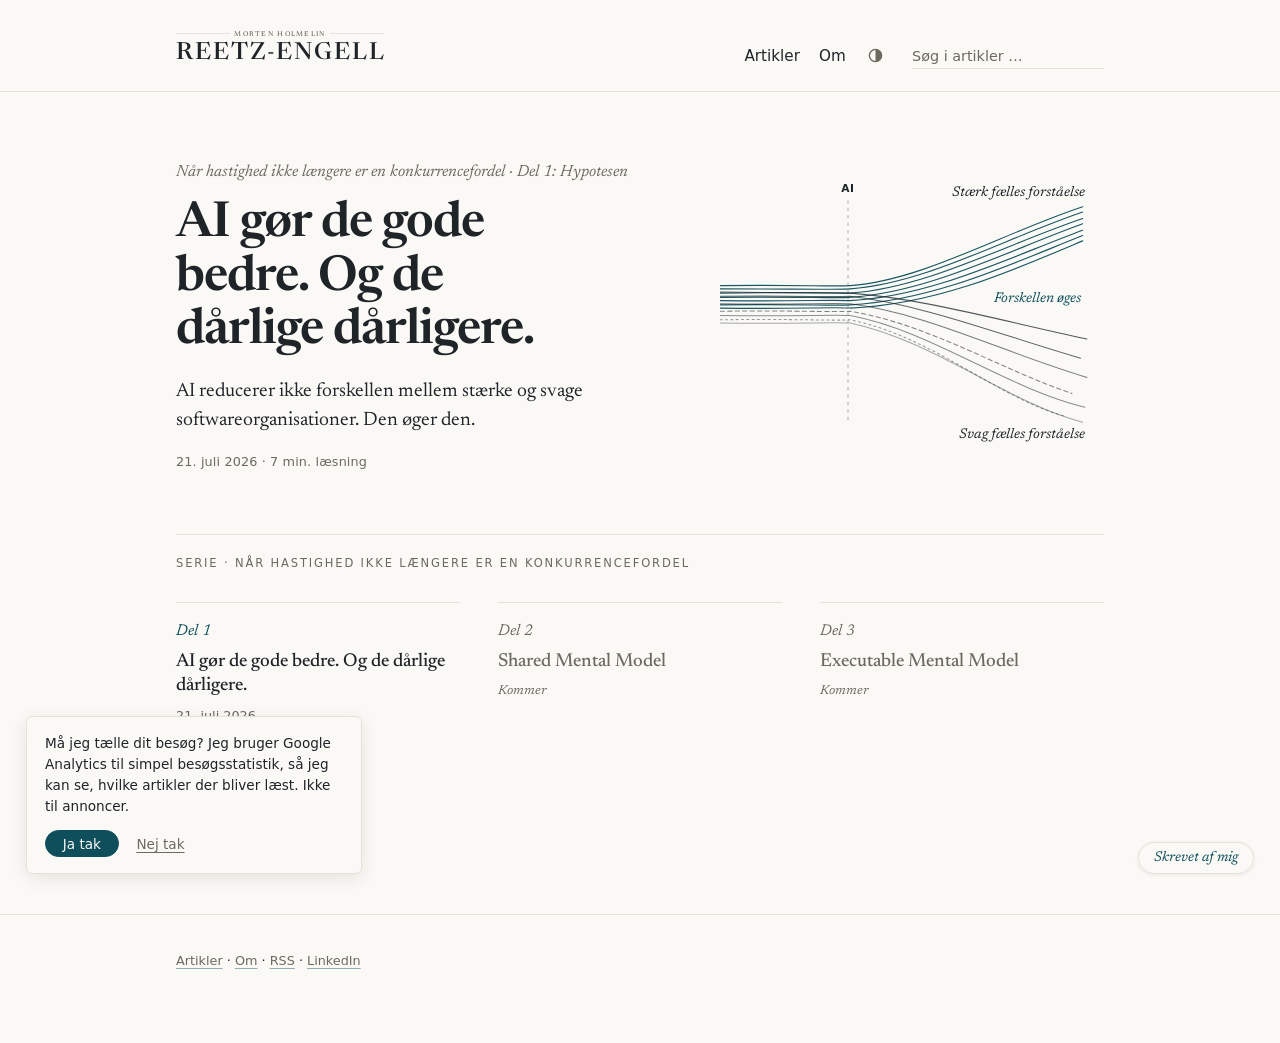
==== index.html @ 833778ea "Samtykke-banner + Consent Mode for Analytics Lille banner nederst til venstre i sidens formsprog. Co" ====
<!DOCTYPE html>
<html lang="da" data-rod=".">
<head>
  <meta charset="utf-8">
  <meta name="viewport" content="width=device-width, initial-scale=1">
  <title>Morten Reetz-Engell</title>
  <meta name="description" content="Artikelserie om hvordan AI flytter værdien i softwareudvikling fra eksekvering til forståelse. Skrevet til CTO'er, CIO'er og tech-ledere.">

  <!-- Open Graph. og:image kræver absolutte URL'er. -->
  <meta property="og:type" content="website">
  <meta property="og:site_name" content="Reetz-Engell">
  <meta property="og:locale" content="da_DK">
  <meta property="og:title" content="Morten Reetz-Engell">
  <meta property="og:description" content="Artikelserie om hvordan AI flytter værdien i softwareudvikling fra eksekvering til forståelse.">
  <meta property="og:image" content="https://reetz-engell.dk/assets/img/figur-1-samme-vaerktoej.png">

  <link rel="alternate" type="application/rss+xml" title="RSS-feed" href="feed.xml">
  <link rel="preload" as="font" type="font/woff2" crossorigin href="assets/fonts/newsreader-latin.woff2">
  <link rel="preload" as="font" type="font/woff2" crossorigin href="assets/fonts/newsreader-italic-latin.woff2">
  <link rel="stylesheet" href="assets/css/style.css">
  <link rel="icon" href="favicon.svg" type="image/svg+xml">
  <link rel="icon" href="assets/img/favicon-32.png" sizes="32x32" type="image/png">
  <link rel="apple-touch-icon" href="assets/img/apple-touch-icon.png">

  <!-- Flicker-frit manuelt tema: læser valget FØR første maling af siden -->
  <script>(function(){try{var t=localStorage.getItem("tema");if(t)document.documentElement.dataset.tema=t}catch(e){}})()</script>
  <!-- Analytics (Firebase / Google Analytics 4). Bevidst undtagelse fra
       reglen om ingen eksterne scripts - siden fungerer fuldt ud uden. -->
  <script async src="https://www.googletagmanager.com/gtag/js?id=G-5WRZSXJRXX"></script>
  <script>
    window.dataLayer=window.dataLayer||[];function gtag(){dataLayer.push(arguments)}
    /* Consent Mode: alt naegtet som udgangspunkt - ingen cookies foer "Ja tak"
       i samtykke-banneret. Valget huskes i localStorage. */
    gtag("consent","default",{ad_storage:"denied",ad_user_data:"denied",ad_personalization:"denied",analytics_storage:"denied"});
    try{if(localStorage.getItem("samtykke")==="ja"){gtag("consent","update",{analytics_storage:"granted"})}}catch(e){}
    gtag("js",new Date());gtag("config","G-5WRZSXJRXX");
  </script>
</head>
<body>

<header class="side-hoved">
  <div class="indhold side-hoved-indre">
    <div class="masthead">
      <!-- VARIANT MED FOTO I HEADER: Indsæt en <img class="masthead-foto"
           src="assets/img/profil.jpg" alt="" width="400" height="400"> FØRST
           inde i a-tagget herunder. -->
      <a class="masthead-navn" aria-label="Morten Holmelin Reetz-Engell" href="index.html"><svg class="masthead-wordmark" viewBox="0 0 889 130" role="img" aria-hidden="true" focusable="false" xmlns="http://www.w3.org/2000/svg"><line class="wm-rule" x1="2" y1="14" x2="232" y2="14" stroke-width="1.5"/><line class="wm-rule" x1="657" y1="14" x2="887" y2="14" stroke-width="1.5"/><text class="wm-kicker" x="444" y="25" text-anchor="middle" font-size="30" letter-spacing="5.5">MORTEN HOLMELIN</text><text class="wm-navn" x="0" y="124" font-size="100" letter-spacing="8">REETZ-ENGELL</text></svg></a>
    </div>
    <nav class="hovednav" aria-label="Hovednavigation">
      <a href="artikler/index.html">Artikler</a>
      <a href="om.html">Om</a>
      <!-- Tema-knappen er skjult uden JS; prefers-color-scheme gælder stadig -->
      <button class="tema-knap" type="button" hidden aria-label="Skift mellem lyst og mørkt tema">
        <svg viewBox="0 0 16 16" width="15" height="15" aria-hidden="true"><circle cx="8" cy="8" r="6.5" fill="none" stroke="currentColor" stroke-width="1.5"/><path d="M8 1.5 A6.5 6.5 0 0 1 8 14.5 Z" fill="currentColor"/></svg>
      </button>
    </nav>
    <!-- Søgefeltet er skjult uden JS. Fallback: arkivsiden viser alt. -->
    <form class="soegning" action="artikler/index.html" method="get" role="search" hidden>
      <label class="sr-kun" for="soegefelt">Søg i artikler</label>
      <input type="search" id="soegefelt" name="q" placeholder="Søg i artikler …" autocomplete="off">
    </form>
  </div>
  <div class="soegeresultater indhold" hidden aria-live="polite"></div>
</header>

<main class="indhold forside">

  <!-- ======================================================================
       FREMHÆVET ARTIKEL
       Styres af "featured": true i assets/data/artikler.json.
       Vil du fremhæve en anden artikel: Flyt featured-flaget i artikler.json
       og udskift indholdet i denne blok (titel, link, resumé, meta, figur).
       ====================================================================== -->
  <article class="fremhaevet">
    <div class="fremhaevet-tekst">
      <p class="seriemaerke">Når hastighed ikke længere er en konkurrencefordel · Del 1: Hypotesen</p>
      <h1 class="fremhaevet-titel"><a href="artikler/ai-goer-de-gode-bedre.html">AI gør de gode bedre. Og de dårlige dårligere.</a></h1>
      <p class="fremhaevet-resume">AI reducerer ikke forskellen mellem stærke og svage softwareorganisationer. Den øger den.</p>
      <p class="meta"><time datetime="2026-07-21">21. juli 2026</time> · 7 min. læsning</p>
    </div>
    <div class="fremhaevet-figur">
      <!-- Artiklens signaturfigur i lille format (håndkodet SVG).
           Kilden vedligeholdes i tools/eksport/figur-1-samme-vaerktoej.html -->
      <svg viewBox="0 0 360 248" role="img" aria-labelledby="fig1-titel fig1-besk" xmlns="http://www.w3.org/2000/svg">
        <title id="fig1-titel">Samme værktøj. Modsatte udfald.</title>
        <desc id="fig1-besk">Konceptfigur: Et bundt af mange tynde tråde løber ind mod en lodret stiplet markering mærket AI. Efter markeringen samles halvdelen af trådene i et ordnet, stigende bånd mærket stærk fælles forståelse, mens resten spredes nedad, falmer og trævler op, mærket svag fælles forståelse. Mellemrummet mellem de to strømme vokser mod højre og er mærket "Forskellen øges".</desc>
        <line class="fig-akse" stroke-width="0.9" stroke-dasharray="3 4" x1="120" y1="20" x2="120" y2="230"/>
        <text class="fig-navn" x="120" y="12" text-anchor="middle">AI</text>
        <!-- Stærk: syv tråde samles i et ordnet, stigende bånd -->
        <g stroke="var(--accent)" fill="none" stroke-width="1.05" stroke-linecap="round" opacity="0.95">
          <path d="M0,100 C70,99 105,101 122,100 C190,95 262,52 340,26"/>
          <path d="M0,103 C68,103 106,104 122,103 C192,98 264,57 340,31"/>
          <path d="M0,107 C72,106 104,107 122,107 C194,102 266,62 340,37"/>
          <path d="M0,111 C66,110 108,112 122,111 C196,106 268,68 340,42"/>
          <path d="M0,114 C74,115 102,113 122,114 C198,110 270,74 340,48"/>
          <path d="M0,118 C69,117 107,119 122,118 C200,114 272,80 340,53"/>
          <path d="M0,121 C71,122 103,120 122,121 C202,118 274,86 340,58"/>
        </g>
        <!-- Svag: syv tråde trævler op og spredes -->
        <g stroke="var(--tekst)" fill="none" stroke-width="1" stroke-linecap="round">
          <path opacity="0.75" d="M0,106 C70,107 106,106 122,107 C190,112 260,132 344,150"/>
          <path opacity="0.7"  d="M0,110 C68,109 104,111 122,110 C192,118 262,146 338,168"/>
          <path opacity="0.6"  d="M0,117 C72,118 105,116 122,117 C194,126 264,162 344,186"/>
          <path opacity="0.55" stroke-dasharray="4 3" d="M0,124 C66,123 108,125 122,124 C196,136 266,180 330,201"/>
          <path opacity="0.5"  d="M0,128 C74,129 103,127 122,128 C198,142 268,196 342,214"/>
          <path opacity="0.45" stroke-dasharray="2 3" d="M0,132 C69,131 106,133 122,132 C200,148 258,204 322,222"/>
          <path opacity="0.38" d="M0,135 C71,136 104,134 122,135 C202,152 270,210 340,228"/>
        </g>
        <text class="fig-etiket" x="342" y="16" text-anchor="end">Stærk fælles forståelse</text>
        <text class="fig-etiket" x="342" y="243" text-anchor="end">Svag fælles forståelse</text>
        <text class="fig-etiket-accent" x="338" y="115" text-anchor="end">Forskellen øges</text>
      </svg>
    </div>
  </article>

  <!-- ======================================================================
       SERIEN
       Udgivne dele er links; kommende dele står i dæmpet stil med "Kommer".
       Når en ny del udgives: Erstat titlen med et a-tag og "Kommer" med
       datoen (se README.md).
       ====================================================================== -->
  <section class="serie" aria-labelledby="serie-rubrik">
    <h2 class="sektionsrubrik" id="serie-rubrik">Serie · Når hastighed ikke længere er en konkurrencefordel</h2>
    <ol class="serie-liste">
      <li class="serie-del">
        <p class="serie-del-etiket">Del 1</p>
        <p class="serie-del-titel"><a href="artikler/ai-goer-de-gode-bedre.html">AI gør de gode bedre. Og de dårlige dårligere.</a></p>
        <p class="serie-del-status"><time datetime="2026-07-21">21. juli 2026</time></p>
      </li>
      <li class="serie-del er-kommer">
        <p class="serie-del-etiket">Del 2</p>
        <p class="serie-del-titel">Shared Mental Model</p>
        <p class="serie-del-status">Kommer</p>
      </li>
      <li class="serie-del er-kommer">
        <p class="serie-del-etiket">Del 3</p>
        <p class="serie-del-titel">Executable Mental Model</p>
        <p class="serie-del-status">Kommer</p>
      </li>
    </ol>
    <p class="arkiv-rss-link meta"><a href="artikler/index.html">Alle artikler i arkivet</a> · <a href="feed.xml">RSS</a></p>
  </section>

</main>

<!-- Erklærings-ribbon: fast nederst til højre. Klik viser den fulde besked.
     Ren HTML - virker uden JS (JS lukker blot ved klik udenfor/Escape). -->
<details class="erklaering">
  <summary>Skrevet af mig</summary>
  <div class="erklaering-tekst" role="note">
    <p class="erklaering-rubrik">Artiklerne her er skrevet af mig. Ikke af AI.</p>
    <p>Jeg bruger AI som sparringspartner til at udfordre argumenterne, og til at bygge denne blog og de figurer, du ser undervejs. Holdningerne, fejlene og de sidste kald er mine egne.</p>
    <p><a href="om.html#skrevet-af-mig">Læs mere på om-siden</a></p>
  </div>
</details>

<!-- Erklæringen bæres af ribbonen ovenfor - footeren holdes derfor helt slank -->
<!-- Samtykke-banner for besøgsstatistik: Vises kun (via search.js), når der
     ikke allerede er truffet et valg. Uden JS vises det aldrig, og der
     sættes heller ingen cookies (Consent Mode starter afvist). -->
<aside class="samtykke" hidden aria-label="Samtykke til besøgsstatistik">
  <p>Må jeg tælle dit besøg? Jeg bruger Google Analytics til simpel besøgsstatistik, så jeg kan se, hvilke artikler der bliver læst. Ikke til annoncer.</p>
  <div class="samtykke-knapper">
    <button type="button" class="samtykke-ja">Ja tak</button>
    <button type="button" class="samtykke-nej">Nej tak</button>
  </div>
</aside>

<footer class="side-fod">
  <div class="indhold">
    <p class="side-fod-links"><a href="artikler/index.html">Artikler</a> · <a href="om.html">Om</a> · <a href="feed.xml">RSS</a> · <a href="https://www.linkedin.com/in/mreetzengell/" rel="me noopener">LinkedIn</a></p>
  </div>
</footer>

<script src="assets/js/search.js" defer></script>
</body>
</html>
---- assets/css/style.css ----
/* ==========================================================================
   Stilark for bloggen. Redaktionelt, roligt, typografibåret.

   Struktur:
   1. Skrifter og variabler (lys + mørk palette)
   2. Grundlag (reset, brødtekst, links, fokus)
   3. Sidehoved (masthead, navigation, søgning, tema-knap)
   4. Forside (fremhævet, serie, artikellister)
   5. Arkiv (emnefilter)
   6. Artikelsider (typografi, pull quotes, figurer, mandagstest, serie-nav)
   7. Om-siden
   8. Sidefod
   9. Læsefremdrift og reduceret bevægelse
   ========================================================================== */

/* 1. Skrifter og variabler
   -------------------------------------------------------------------------- */

@font-face {
  font-family: "Newsreader";
  src: url("../fonts/newsreader-latin.woff2") format("woff2");
  font-style: normal;
  font-weight: 200 800;
  font-display: swap;
  unicode-range: U+0000-00FF, U+0131, U+0152-0153, U+2013-2014, U+2018-201A,
    U+201C-201E, U+2026, U+2039-203A;
}

@font-face {
  font-family: "Newsreader";
  src: url("../fonts/newsreader-italic-latin.woff2") format("woff2");
  font-style: italic;
  font-weight: 200 800;
  font-display: swap;
  unicode-range: U+0000-00FF, U+0131, U+0152-0153, U+2013-2014, U+2018-201A,
    U+201C-201E, U+2026, U+2039-203A;
}

:root {
  /* Lys palette (standard) */
  --bg: #faf9f6;
  --tekst: #1f2428;
  --daemp: #6e695f;
  --linje: #e5e1d8;
  --accent: #0e4f5b;
  --accent-tone: rgba(14, 79, 91, 0.05);

  --skrift-display: "Newsreader", "Iowan Old Style", Georgia, "Times New Roman", serif;
  --skrift-broed: system-ui, -apple-system, "Segoe UI", Roboto, "Helvetica Neue", Arial, sans-serif;

  color-scheme: light;
}

/* Mørk palette: automatisk via prefers-color-scheme, medmindre den manuelle
   toggle har valgt lys. Værdierne er duplikeret i [data-tema="moerk"] nedenfor. */
@media (prefers-color-scheme: dark) {
  :root:not([data-tema="lys"]) {
    --bg: #16191b;
    --tekst: #e4e1da;
    --daemp: #969288;
    --linje: #2b2e31;
    --accent: #83c2cd;
    --accent-tone: rgba(131, 194, 205, 0.08);
    color-scheme: dark;
  }
}

:root[data-tema="moerk"] {
  --bg: #16191b;
  --tekst: #e4e1da;
  --daemp: #969288;
  --linje: #2b2e31;
  --accent: #83c2cd;
  --accent-tone: rgba(131, 194, 205, 0.08);
  color-scheme: dark;
}

/* 2. Grundlag
   -------------------------------------------------------------------------- */

*,
*::before,
*::after {
  box-sizing: border-box;
}

html {
  -webkit-text-size-adjust: 100%;
}

body {
  margin: 0;
  background: var(--bg);
  color: var(--tekst);
  font-family: var(--skrift-broed);
  font-size: 1.0625rem;
  line-height: 1.7;
  /* Footeren ligger altid i bunden; forsidens indhold centreres i resten */
  min-height: 100vh;
  display: flex;
  flex-direction: column;
}

body > main {
  flex: 1;
}

/* Forsiden: fremhævet + serie centreret vertikalt i det ledige rum */
.forside {
  display: flex;
  flex-direction: column;
  justify-content: center;
  padding-bottom: 2.5rem;
}

@media (min-width: 45em) {
  body {
    font-size: 1.125rem;
  }
}

/* Sidens ramme er bred og luftig; læsetekst begrænses af .maal */
.indhold {
  max-width: 64rem;
  margin-inline: auto;
  padding-inline: clamp(1.25rem, 5vw, 3rem);
}

.maal {
  max-width: 42rem;
  margin-inline: auto;
}

img,
svg {
  max-width: 100%;
  height: auto;
}

::selection {
  background: var(--accent);
  color: var(--bg);
}

a {
  color: var(--accent);
  text-decoration: underline;
  text-decoration-thickness: 1px;
  text-underline-offset: 0.2em;
  text-decoration-color: color-mix(in srgb, var(--accent) 45%, transparent);
}

a:hover {
  text-decoration-color: var(--accent);
  text-decoration-thickness: 2px;
}

:focus-visible {
  outline: 2px solid var(--accent);
  outline-offset: 3px;
  border-radius: 1px;
}

.sr-kun {
  position: absolute;
  width: 1px;
  height: 1px;
  padding: 0;
  margin: -1px;
  overflow: hidden;
  clip: rect(0 0 0 0);
  white-space: nowrap;
  border: 0;
}

/* Metadata-linjer (dato, læsetid, emner): små, rolige, uden støj */
.meta {
  font-size: 0.8rem;
  letter-spacing: 0.01em;
  color: var(--daemp);
  margin: 0;
}

.meta a {
  color: inherit;
}

/* Små rubrikker over sektioner ("Serie", "Seneste artikler" …) */
.sektionsrubrik {
  font-size: 0.72rem;
  font-weight: 500;
  text-transform: uppercase;
  letter-spacing: 0.16em;
  color: var(--daemp);
  border-top: 1px solid var(--linje);
  padding-top: 1.2rem;
  margin: 3.8rem 0 1.8rem;
}

/* Seriemærke over artikeltitler: stille kursiv, ingen versaler */
.seriemaerke {
  font-family: var(--skrift-display);
  font-style: italic;
  font-size: 1.02rem;
  color: var(--daemp);
  margin: 0 0 0.7rem;
}

/* 3. Sidehoved
   -------------------------------------------------------------------------- */

.side-hoved {
  border-bottom: 1px solid var(--linje);
  padding: 1.9rem 0 1.3rem;
}

.side-hoved-indre {
  display: flex;
  flex-wrap: wrap;
  align-items: baseline;
  gap: 0.5rem 1.6rem;
}

.masthead {
  margin-right: auto;
}

/* SVG-wordmark, "navneplade"-lockup: efternavnet i versal-serif med rolig
   tracking, og fornavnene centreret under i små versaler med flankerende
   hairlines - som et graveret brevhoved. Ved hover/fokus toner underlinjen
   og hairlines over i accentfarven. */
.masthead-navn {
  display: inline-block;
  text-decoration: none;
  line-height: 0;
}

.masthead-wordmark {
  display: block;
  width: clamp(10rem, 32vw, 13rem);
  height: auto;
  overflow: visible;
}

.wm-navn {
  font-family: var(--skrift-display);
  font-weight: 500;
  fill: var(--tekst);
}

.wm-kicker {
  font-family: var(--skrift-display);
  font-weight: 500;
  fill: var(--daemp);
}

.wm-rule {
  stroke: var(--daemp);
  opacity: 0.55;
}

.masthead-navn:hover .wm-kicker,
.masthead-navn:focus-visible .wm-kicker {
  fill: var(--accent);
}

.masthead-navn:hover .wm-rule,
.masthead-navn:focus-visible .wm-rule {
  stroke: var(--accent);
  opacity: 0.8;
}

.masthead-foto {
  width: 2.1rem;
  height: 2.1rem;
  border-radius: 50%;
  object-fit: cover;
  vertical-align: -0.6em;
  margin-right: 0.6rem;
}

.hovednav {
  display: flex;
  align-items: baseline;
  gap: 1.2rem;
  font-size: 0.95rem;
}

.hovednav a {
  color: var(--tekst);
  text-decoration: none;
}

.hovednav a:hover {
  text-decoration: underline;
  text-decoration-thickness: 1px;
  text-underline-offset: 0.3em;
  text-decoration-color: var(--accent);
}

.hovednav a[aria-current="page"] {
  color: var(--accent);
}

.tema-knap {
  background: none;
  border: 0;
  padding: 0.2rem;
  color: var(--daemp);
  cursor: pointer;
  line-height: 1;
  align-self: center;
}

.tema-knap:hover {
  color: var(--accent);
}

/* Søgefeltet er skjult uden JS (hidden-attribut fjernes af search.js) */
.soegning input {
  font-family: var(--skrift-broed);
  font-size: 0.9rem;
  width: 100%;
  max-width: 16rem;
  color: var(--tekst);
  background: transparent;
  border: 0;
  border-bottom: 1px solid var(--linje);
  padding: 0.25rem 0;
}

.soegning input::placeholder {
  color: var(--daemp);
}

.soegning input:focus {
  outline: none;
  border-bottom-color: var(--accent);
}

@media (min-width: 45em) {
  .soegning input {
    width: 12rem;
  }
}

/* Søgeresultater vises i et panel under sidehovedet */
.soegeresultater {
  padding-top: 1.2rem;
  padding-bottom: 0.6rem;
}

.soegeresultater-rubrik {
  margin-bottom: 0.4rem;
}

/* 4. Forside
   -------------------------------------------------------------------------- */

/* Fremhævet artikel: stor rolig titel, resumé i serif, figuren ved siden af
   på brede skærme og under teksten på mobil. */
.fremhaevet {
  padding-top: clamp(2.4rem, 6vw, 4.2rem);
}

@media (min-width: 60em) {
  .fremhaevet {
    display: grid;
    grid-template-columns: minmax(0, 1fr) 24rem;
    gap: 4rem;
    align-items: center;
  }
}

.fremhaevet-titel {
  font-family: var(--skrift-display);
  font-size: clamp(2rem, 5.4vw, 3.1rem);
  font-weight: 600;
  line-height: 1.08;
  letter-spacing: -0.02em;
  margin: 0 0 1.1rem;
  text-wrap: balance;
}

.fremhaevet-titel a {
  color: inherit;
  text-decoration: none;
}

.fremhaevet-titel a:hover {
  text-decoration: underline;
  text-decoration-thickness: 2px;
  text-underline-offset: 0.12em;
  text-decoration-color: var(--accent);
}

.fremhaevet-resume {
  font-family: var(--skrift-display);
  font-size: 1.22rem;
  line-height: 1.5;
  margin: 0 0 1rem;
}

.fremhaevet-figur {
  max-width: 24rem;
  margin-top: 2rem;
}

@media (min-width: 60em) {
  .fremhaevet-figur {
    margin-top: 0;
  }
}

/* Serien som ét samlet forløb: tre stille spalter på brede skærme */
.serie-liste {
  list-style: none;
  margin: 0;
  padding: 0;
  display: grid;
  gap: 1.4rem;
}

@media (min-width: 45em) {
  .serie-liste {
    grid-template-columns: repeat(3, 1fr);
    gap: 2.4rem;
  }
}

.serie-del {
  border-top: 1px solid var(--linje);
  padding-top: 0.9rem;
}

.serie-del-etiket {
  font-family: var(--skrift-display);
  font-style: italic;
  font-size: 0.98rem;
  color: var(--accent);
  margin: 0 0 0.35rem;
}

.serie-del-titel {
  font-family: var(--skrift-display);
  font-size: 1.18rem;
  font-weight: 500;
  line-height: 1.3;
  margin: 0 0 0.4rem;
}

.serie-del-titel a {
  color: inherit;
  text-decoration: none;
}

.serie-del-titel a:hover {
  text-decoration: underline;
  text-decoration-thickness: 1px;
  text-underline-offset: 0.2em;
  text-decoration-color: var(--accent);
}

.serie-del-status {
  font-size: 0.8rem;
  color: var(--daemp);
  margin: 0;
}

.er-kommer .serie-del-etiket {
  color: var(--daemp);
}

.er-kommer .serie-del-titel {
  color: var(--daemp);
}

.er-kommer .serie-del-status {
  font-family: var(--skrift-display);
  font-style: italic;
}

/* "Kommer" i løbende lister og serie-navigation */
.kommer-maerke {
  font-family: var(--skrift-display);
  font-style: italic;
  font-size: 0.95em;
  font-weight: 400;
  color: var(--daemp);
  margin-left: 0.55rem;
}

/* Artikellister (forside, arkiv og søgeresultater deler samme udtryk) */
.artikelliste {
  list-style: none;
  margin: 0;
  padding: 0;
}

.artikelpunkt {
  padding: 1.35rem 0;
}

.artikelpunkt + .artikelpunkt {
  border-top: 1px solid var(--linje);
}

.artikelpunkt-titel {
  font-family: var(--skrift-display);
  font-size: 1.32rem;
  font-weight: 600;
  line-height: 1.25;
  letter-spacing: -0.01em;
  margin: 0 0 0.4rem;
}

.artikelpunkt-titel a {
  color: inherit;
  text-decoration: none;
}

.artikelpunkt-titel a:hover {
  text-decoration: underline;
  text-decoration-thickness: 1px;
  text-underline-offset: 0.18em;
  text-decoration-color: var(--accent);
}

.artikelpunkt-resume {
  margin: 0 0 0.5rem;
  font-size: 0.98em;
}

.artikelpunkt .seriemaerke {
  font-size: 0.95rem;
  margin-bottom: 0.35rem;
}

.artikelpunkt.er-kommer .artikelpunkt-titel {
  color: var(--daemp);
  font-weight: 500;
}

.arkiv-rss-link {
  margin: 2.8rem 0 0;
}

/* 5. Arkiv
   -------------------------------------------------------------------------- */

.side-titel {
  font-family: var(--skrift-display);
  font-size: clamp(1.9rem, 5.5vw, 2.6rem);
  font-weight: 600;
  letter-spacing: -0.018em;
  line-height: 1.1;
  margin: 2.8rem 0 0.6rem;
}

.side-indledning {
  color: var(--daemp);
  margin: 0 0 1rem;
}

/* "Senest udgivet"-linjen øverst på arkivsiden */
.senest {
  font-size: 0.92rem;
  margin: 1.8rem 0 0;
}

.senest-etiket {
  font-size: 0.72rem;
  font-weight: 500;
  text-transform: uppercase;
  letter-spacing: 0.14em;
  color: var(--daemp);
  margin-right: 0.7rem;
}

/* Emnefilteret er skjult uden JS - arkivet viser da alle artikler */
.filter {
  margin: 1.8rem 0 0.6rem;
}

.filter-liste {
  list-style: none;
  display: flex;
  flex-wrap: wrap;
  gap: 0.3rem 1.5rem;
  margin: 0;
  padding: 0;
}

.filter-knap {
  font-family: var(--skrift-broed);
  font-size: 0.85rem;
  color: var(--daemp);
  background: none;
  border: 0;
  border-bottom: 2px solid transparent;
  padding: 0.15rem 0 0.25rem;
  cursor: pointer;
}

.filter-knap:hover {
  color: var(--accent);
}

.filter-knap[aria-pressed="true"] {
  color: var(--tekst);
  border-bottom-color: var(--accent);
}

/* 6. Artikelsider
   -------------------------------------------------------------------------- */

.artikel {
  padding-top: clamp(2.2rem, 5vw, 3.6rem);
}

.artikel-titel {
  font-family: var(--skrift-display);
  font-size: clamp(2rem, 6vw, 2.9rem);
  font-weight: 600;
  line-height: 1.1;
  letter-spacing: -0.02em;
  margin: 0 0 1rem;
  text-wrap: balance;
}

.artikel-hoved .meta {
  margin-bottom: 0;
}

.artikel-krop {
  margin-top: 2.4rem;
}

.artikel-krop p {
  margin: 0 0 1.4em;
}

.artikel-krop h2 {
  font-family: var(--skrift-display);
  font-size: 1.5rem;
  font-weight: 600;
  line-height: 1.25;
  letter-spacing: -0.01em;
  margin: 2.6em 0 0.8em;
}

.artikel-krop ul,
.artikel-krop ol {
  margin: 0 0 1.4em;
  padding-left: 1.3em;
}

.artikel-krop li {
  margin-bottom: 0.6em;
}

/* Pull quote - sidens signatur-element. Hele <aside> kan flyttes frit
   mellem afsnit. aria-hidden, fordi teksten gentager brødteksten.
   Citationstegnene »…« sættes her i CSS, så de altid er ens, og så
   teksten i HTML forbliver ren. */
.citat {
  font-family: var(--skrift-display);
  font-style: italic;
  font-weight: 500;
  font-size: clamp(1.5rem, 4.8vw, 2rem);
  line-height: 1.28;
  letter-spacing: -0.01em;
  color: var(--accent);
  margin: 2.6rem 0;
}

.citat p {
  margin: 0;
}

.citat p::before {
  content: "»";
  margin-right: 0.06em;
}

.citat p::after {
  content: "«";
  margin-left: 0.06em;
}

/* Figurer: håndkodet inline-SVG. Etiketter i serif-kursiv; farver via
   CSS-variabler, så figuren virker i lys og mørk. På mobil fuld bredde -
   på brede skærme flyder artiklens figurer til højre, så teksten wrapper. */
.figur {
  margin: 2.6rem auto;
  max-width: 30rem;
}

/* Kun figurer markeret .figur-flyd flyder til højre med tekst-wrap på brede
   skærme. Øvrige figurer står i fuld bredde midt i spalten. På mobil flyder
   ingen figurer. */
@media (min-width: 45em) {
  .artikel-krop .figur-flyd {
    float: right;
    clear: right;
    width: 18rem;
    margin: 0.3rem 0 1.4rem 2.4rem;
  }
}

.figur svg {
  display: block;
  width: 100%;
}

.figur figcaption {
  font-size: 0.8rem;
  color: var(--daemp);
  margin-top: 0.8rem;
}

.fig-etiket {
  font-family: var(--skrift-display);
  font-style: italic;
  font-size: 13px;
  fill: var(--tekst);
}

.fig-etiket-accent {
  font-family: var(--skrift-display);
  font-style: italic;
  font-size: 13px;
  fill: var(--accent);
}

.fig-navn {
  font-family: var(--skrift-broed);
  font-size: 10px;
  font-weight: 600;
  letter-spacing: 0.06em;
  fill: var(--tekst);
}

.fig-akse-tekst {
  font-family: var(--skrift-broed);
  font-size: 8.5px;
  letter-spacing: 0.1em;
  fill: var(--daemp);
}

.fig-titel {
  font-family: var(--skrift-display);
  font-weight: 600;
  font-size: 15px;
  fill: var(--tekst);
}

.fig-under {
  font-family: var(--skrift-display);
  font-style: italic;
  font-size: 12.5px;
  fill: var(--daemp);
}

.fig-punkt {
  font-family: var(--skrift-broed);
  font-size: 11.5px;
  fill: var(--tekst);
  fill-opacity: 0.85;
}

.fig-ord {
  font-family: var(--skrift-broed);
  font-size: 12.5px;
  fill: var(--tekst);
}

.fig-ord-accent {
  font-family: var(--skrift-broed);
  font-size: 12.5px;
  font-weight: 600;
  letter-spacing: -0.02em;
  fill: var(--accent);
}

.fig-boks {
  stroke: var(--daemp);
  stroke-opacity: 0.55;
  fill: none;
}

/* Figur-varianter: bred (side om side) på store skærme, smal (stakket)
   på mobil. Kun den relevante variant vises. Selektoren skal have mindst
   samme specificitet som ".figur svg { display: block }" for at vinde. */
@media (max-width: 44.99em) {
  svg.kun-bred,
  .figur .kun-bred {
    display: none;
  }
}

@media (min-width: 45em) {
  svg.kun-smal,
  .figur .kun-smal {
    display: none;
  }
}

.fig-linje {
  stroke: var(--tekst);
  fill: none;
}

.fig-akse {
  stroke: var(--daemp);
  stroke-opacity: 0.55;
  fill: none;
}

.fig-flade {
  fill: var(--accent);
  opacity: 0.07;
}

.fig-accent-streg {
  stroke: var(--accent);
  fill: none;
}

/* Mandagstesten: diskret "prøv selv"-markering. Svagt tonet baggrund, der
   hænger ud i marginen (negative margener = padding), så tekstkanten
   flugter præcist med brødteksten. Ingen ikoner, ingen kanter. */
.proev-selv {
  background: var(--accent-tone);
  border-radius: 4px;
  padding: 1.15rem 1.25rem;
  margin: 2.6rem -1.25rem;
  clear: both;
}

.proev-selv p:last-child {
  margin-bottom: 0;
}

/* Serie-navigation og relaterede artikler i bunden af artiklen */
.artikel-fod {
  clear: both;
  margin-top: 3.5rem;
  border-top: 1px solid var(--linje);
  padding-top: 1.4rem;
}

.serie-nav {
  display: flex;
  flex-direction: column;
  gap: 0.5rem;
  font-size: 0.95rem;
}

.serie-nav-retning {
  font-size: 0.72rem;
  font-weight: 500;
  text-transform: uppercase;
  letter-spacing: 0.14em;
  color: var(--daemp);
  display: block;
}

.relaterede {
  margin-top: 2.2rem;
}

/* 7. Om-siden
   -------------------------------------------------------------------------- */

.om-foto {
  width: clamp(7rem, 30vw, 9rem);
  height: auto;
  border-radius: 50%;
  margin: 2.8rem 0 0.4rem;
}

/* 8. Sidefod
   -------------------------------------------------------------------------- */

.side-fod {
  border-top: 1px solid var(--linje);
  margin-top: 5rem;
  /* Ekstra bundluft, så erklærings-ribbonen ikke dækker footerens links */
  padding: 2.2rem 0 4.5rem;
}

.side-fod-links {
  font-size: 0.8rem;
  margin: 0;
}

.side-fod-links a {
  color: var(--daemp);
}

.side-fod-links a:hover {
  color: var(--accent);
}

/* Erklærings-ribbon: fast, diskret markering af menneskeskrevet indhold på
   forside og artikelsider. Ren HTML (details/summary) - klik folder den
   fulde besked ud og virker uden JS; JS lukker blot ved klik udenfor. */
.erklaering {
  position: fixed;
  right: clamp(0.9rem, 2.5vw, 1.6rem);
  bottom: clamp(0.9rem, 2.5vw, 1.6rem);
  z-index: 20;
}

.erklaering summary {
  list-style: none;
  cursor: pointer;
  font-family: var(--skrift-display);
  font-style: italic;
  font-size: 0.88rem;
  line-height: 1;
  color: var(--accent);
  background: var(--bg);
  border: 1px solid var(--linje);
  border-radius: 999px;
  padding: 0.5rem 0.95rem 0.55rem;
  box-shadow: 0 1px 5px rgba(0, 0, 0, 0.07);
  white-space: nowrap;
}

.erklaering summary::-webkit-details-marker {
  display: none;
}

.erklaering summary:hover {
  border-color: var(--accent);
}

.erklaering[open] summary {
  color: var(--bg);
  background: var(--accent);
  border-color: var(--accent);
}

.erklaering-tekst {
  position: absolute;
  right: 0;
  bottom: calc(100% + 0.7rem);
  width: min(21rem, calc(100vw - 2.2rem));
  background: var(--bg);
  border: 1px solid var(--linje);
  border-radius: 6px;
  box-shadow: 0 4px 18px rgba(0, 0, 0, 0.09);
  padding: 1rem 1.15rem;
  font-size: 0.86rem;
  line-height: 1.6;
}

.erklaering-tekst p {
  margin: 0 0 0.7rem;
}

.erklaering-tekst p:last-child {
  margin-bottom: 0;
}

.erklaering-rubrik {
  font-family: var(--skrift-display);
  font-style: italic;
  font-size: 1.02rem;
  color: var(--tekst);
}

/* Samtykke-banner: lille, roligt kort nederst til venstre. Vises kun via
   JS, når der ikke allerede er truffet et valg. */
.samtykke {
  position: fixed;
  left: clamp(0.9rem, 2.5vw, 1.6rem);
  bottom: clamp(0.9rem, 2.5vw, 1.6rem);
  z-index: 30;
  max-width: 21rem;
  background: var(--bg);
  border: 1px solid var(--linje);
  border-radius: 6px;
  box-shadow: 0 4px 18px rgba(0, 0, 0, 0.09);
  padding: 1rem 1.15rem;
  font-size: 0.85rem;
  line-height: 1.55;
}

.samtykke p {
  margin: 0 0 0.8rem;
}

.samtykke-knapper {
  display: flex;
  gap: 1.1rem;
  align-items: center;
}

.samtykke-ja {
  font-family: var(--skrift-broed);
  font-size: 0.85rem;
  color: var(--bg);
  background: var(--accent);
  border: 1px solid var(--accent);
  border-radius: 999px;
  padding: 0.3rem 1.05rem;
  cursor: pointer;
}

.samtykke-ja:hover {
  opacity: 0.88;
}

.samtykke-nej {
  font-family: var(--skrift-broed);
  font-size: 0.85rem;
  color: var(--daemp);
  background: none;
  border: 0;
  padding: 0.3rem 0;
  cursor: pointer;
  text-decoration: underline;
  text-underline-offset: 0.2em;
}

.samtykke-nej:hover {
  color: var(--accent);
}

@media (max-width: 44.99em) {
  .samtykke {
    right: clamp(0.9rem, 2.5vw, 1.6rem);
    max-width: none;
  }
}

/* 9. Læsefremdrift og reduceret bevægelse
   -------------------------------------------------------------------------- */

/* Tynd fremdriftslinje øverst på artikelsider. Ren CSS via scroll-drevet
   animation - vises kun i browsere, der understøtter det, og aldrig ved
   prefers-reduced-motion. */
.fremdrift {
  display: none;
}

@supports (animation-timeline: scroll(root)) {
  @media (prefers-reduced-motion: no-preference) {
    .fremdrift {
      display: block;
      position: fixed;
      inset: 0 0 auto 0;
      height: 2px;
      background: var(--accent);
      transform-origin: 0 50%;
      transform: scaleX(0);
      animation: fremdrift linear both;
      animation-timeline: scroll(root);
      z-index: 10;
    }

    @keyframes fremdrift {
      from {
        transform: scaleX(0);
      }

      to {
        transform: scaleX(1);
      }
    }
  }
}

@media (prefers-reduced-motion: reduce) {
  *,
  *::before,
  *::after {
    animation-duration: 0.01ms !important;
    animation-iteration-count: 1 !important;
    transition-duration: 0.01ms !important;
    scroll-behavior: auto !important;
  }
}
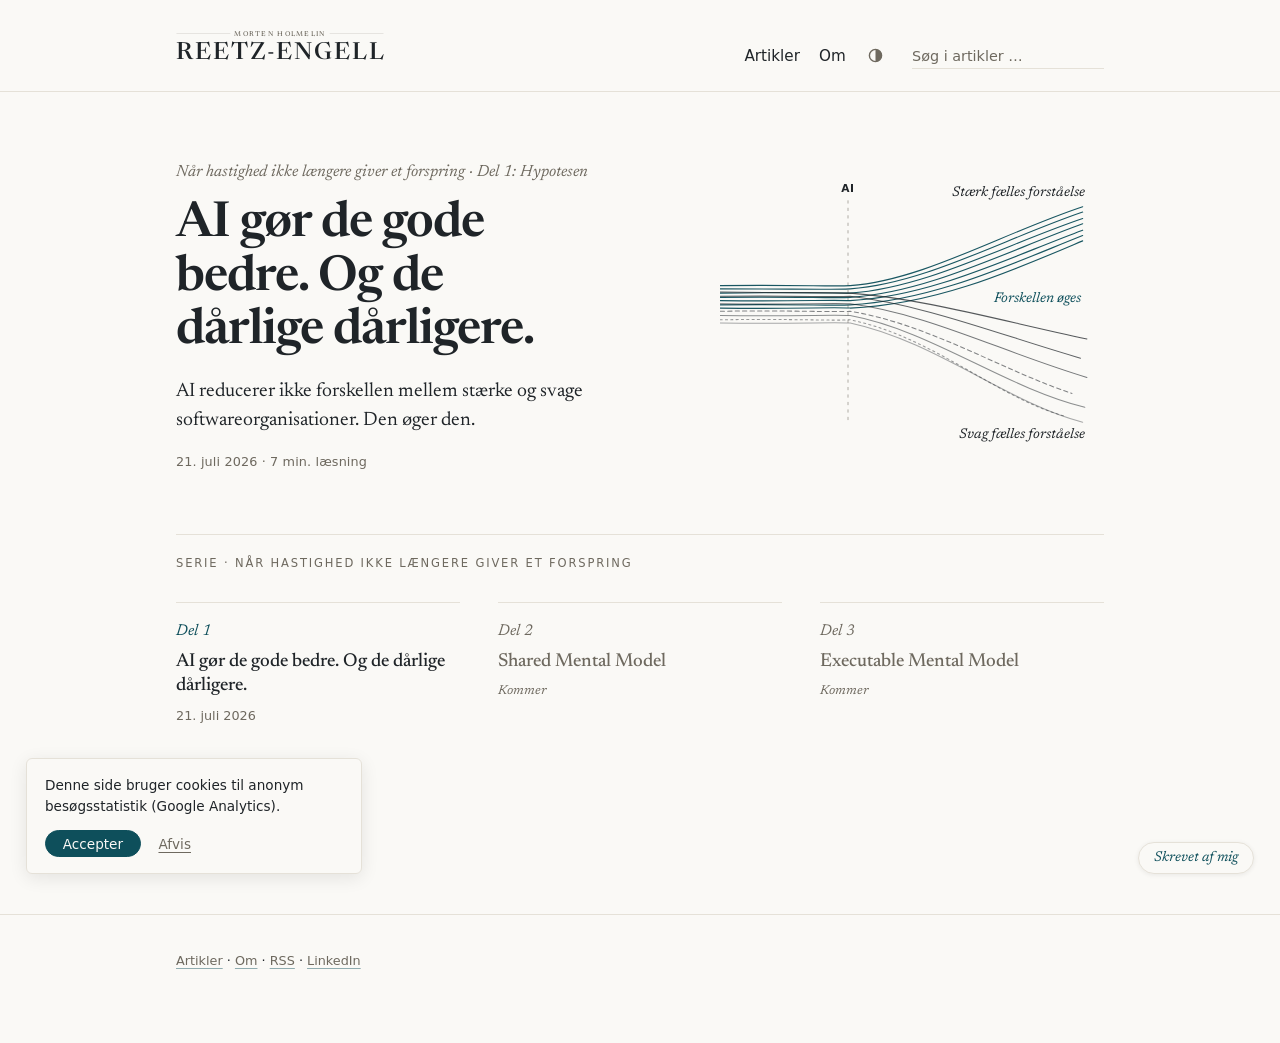
==== commit a0f1286f: "Serienavn rettet, artikel opdateret, figur 2 flyttet, generisk banner - Serien hedder "Naar hastighe" ====
--- a/index.html
+++ b/index.html
@@ -73,7 +73,7 @@
        ====================================================================== -->
   <article class="fremhaevet">
     <div class="fremhaevet-tekst">
-      <p class="seriemaerke">Når hastighed ikke længere er en konkurrencefordel · Del 1: Hypotesen</p>
+      <p class="seriemaerke">Når hastighed ikke længere giver et forspring · Del 1: Hypotesen</p>
       <h1 class="fremhaevet-titel"><a href="artikler/ai-goer-de-gode-bedre.html">AI gør de gode bedre. Og de dårlige dårligere.</a></h1>
       <p class="fremhaevet-resume">AI reducerer ikke forskellen mellem stærke og svage softwareorganisationer. Den øger den.</p>
       <p class="meta"><time datetime="2026-07-21">21. juli 2026</time> · 7 min. læsning</p>
@@ -120,7 +120,7 @@
        datoen (se README.md).
        ====================================================================== -->
   <section class="serie" aria-labelledby="serie-rubrik">
-    <h2 class="sektionsrubrik" id="serie-rubrik">Serie · Når hastighed ikke længere er en konkurrencefordel</h2>
+    <h2 class="sektionsrubrik" id="serie-rubrik">Serie · Når hastighed ikke længere giver et forspring</h2>
     <ol class="serie-liste">
       <li class="serie-del">
         <p class="serie-del-etiket">Del 1</p>
@@ -159,10 +159,10 @@
      ikke allerede er truffet et valg. Uden JS vises det aldrig, og der
      sættes heller ingen cookies (Consent Mode starter afvist). -->
 <aside class="samtykke" hidden aria-label="Samtykke til besøgsstatistik">
-  <p>Må jeg tælle dit besøg? Jeg bruger Google Analytics til simpel besøgsstatistik, så jeg kan se, hvilke artikler der bliver læst. Ikke til annoncer.</p>
+  <p>Denne side bruger cookies til anonym besøgsstatistik (Google Analytics).</p>
   <div class="samtykke-knapper">
-    <button type="button" class="samtykke-ja">Ja tak</button>
-    <button type="button" class="samtykke-nej">Nej tak</button>
+    <button type="button" class="samtykke-ja">Accepter</button>
+    <button type="button" class="samtykke-nej">Afvis</button>
   </div>
 </aside>
 
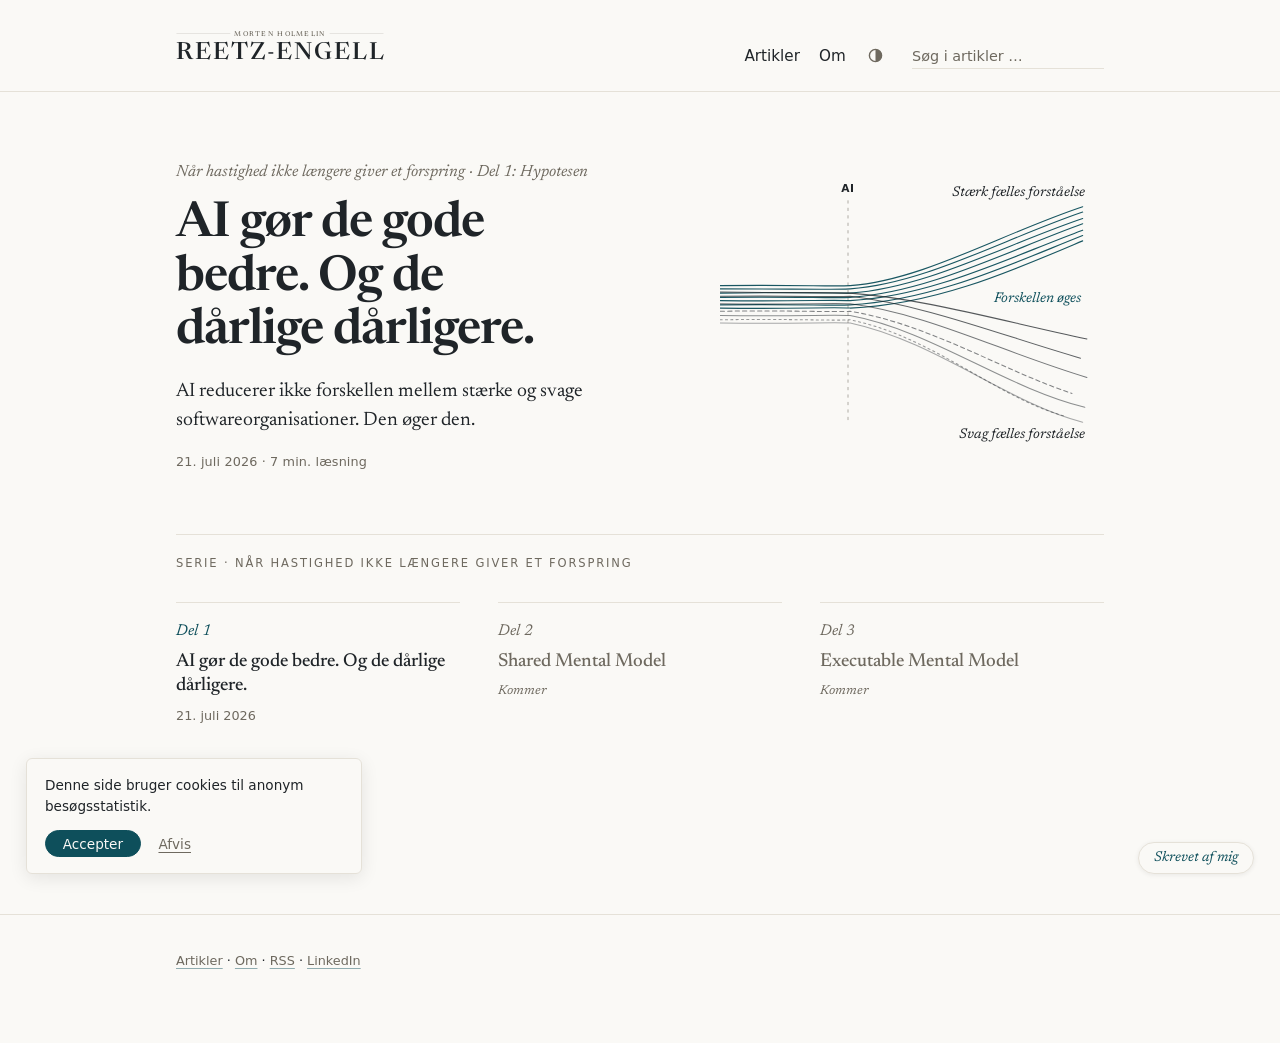
==== commit 62b8f282: "Banner: "(Google Analytics)" fjernet fra teksten Co-Authored-By: Claude Fable 5 <noreply@anthropic.c" ====
--- a/index.html
+++ b/index.html
@@ -159,7 +159,7 @@
      ikke allerede er truffet et valg. Uden JS vises det aldrig, og der
      sættes heller ingen cookies (Consent Mode starter afvist). -->
 <aside class="samtykke" hidden aria-label="Samtykke til besøgsstatistik">
-  <p>Denne side bruger cookies til anonym besøgsstatistik (Google Analytics).</p>
+  <p>Denne side bruger cookies til anonym besøgsstatistik.</p>
   <div class="samtykke-knapper">
     <button type="button" class="samtykke-ja">Accepter</button>
     <button type="button" class="samtykke-nej">Afvis</button>
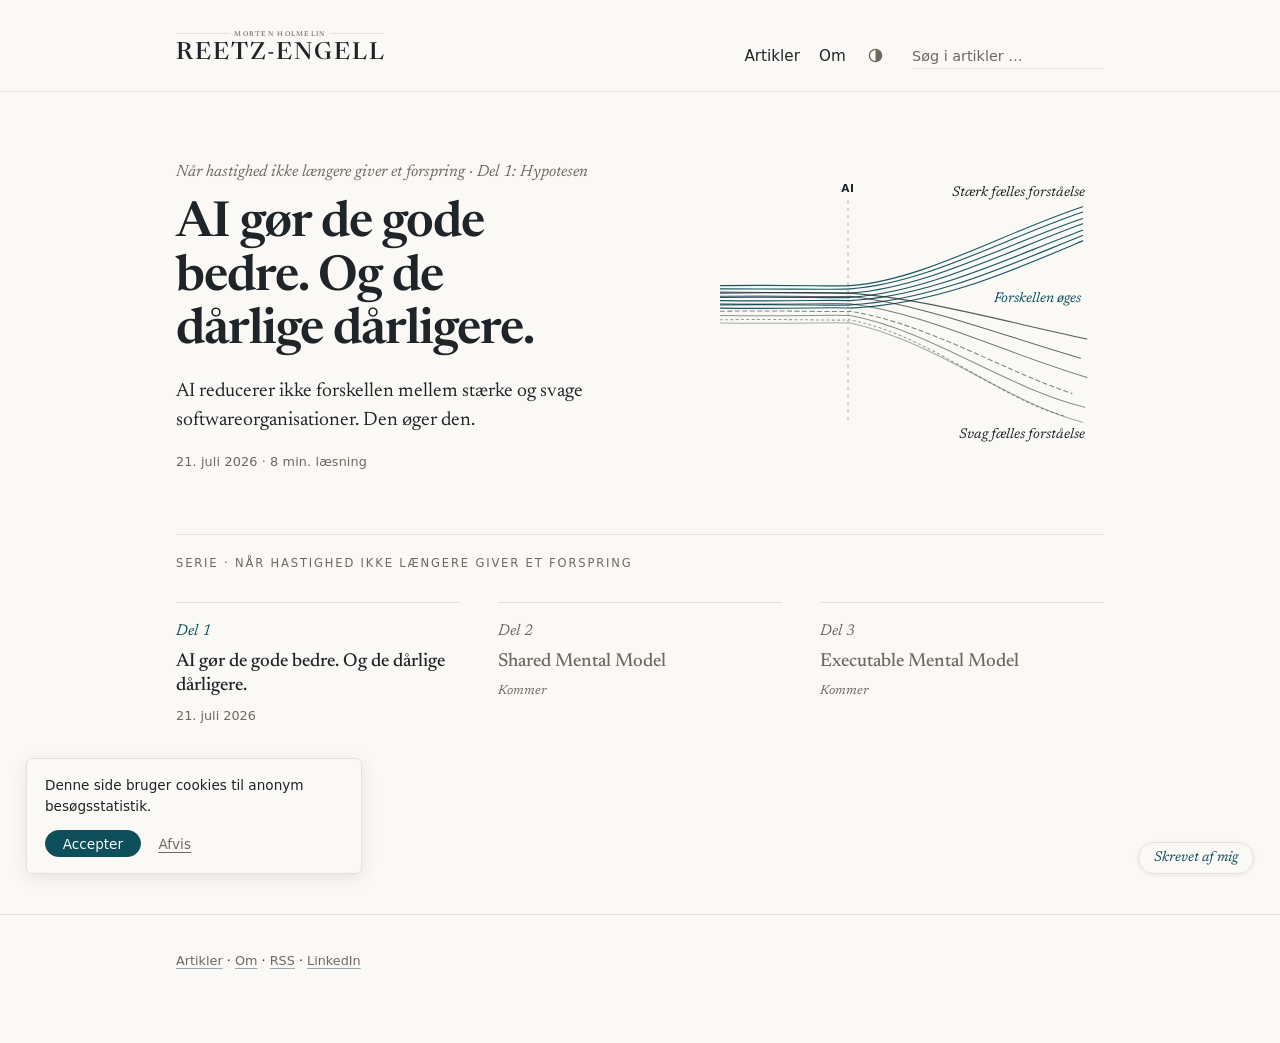
==== commit 1a2c79da: "Ny version af artiklen + figur 2 med retur-pil Stoerre omskrivning fra kladden: Fred Brooks/No Silve" ====
--- a/index.html
+++ b/index.html
@@ -76,7 +76,7 @@
       <p class="seriemaerke">Når hastighed ikke længere giver et forspring · Del 1: Hypotesen</p>
       <h1 class="fremhaevet-titel"><a href="artikler/ai-goer-de-gode-bedre.html">AI gør de gode bedre. Og de dårlige dårligere.</a></h1>
       <p class="fremhaevet-resume">AI reducerer ikke forskellen mellem stærke og svage softwareorganisationer. Den øger den.</p>
-      <p class="meta"><time datetime="2026-07-21">21. juli 2026</time> · 7 min. læsning</p>
+      <p class="meta"><time datetime="2026-07-21">21. juli 2026</time> · 8 min. læsning</p>
     </div>
     <div class="fremhaevet-figur">
       <!-- Artiklens signaturfigur i lille format (håndkodet SVG).
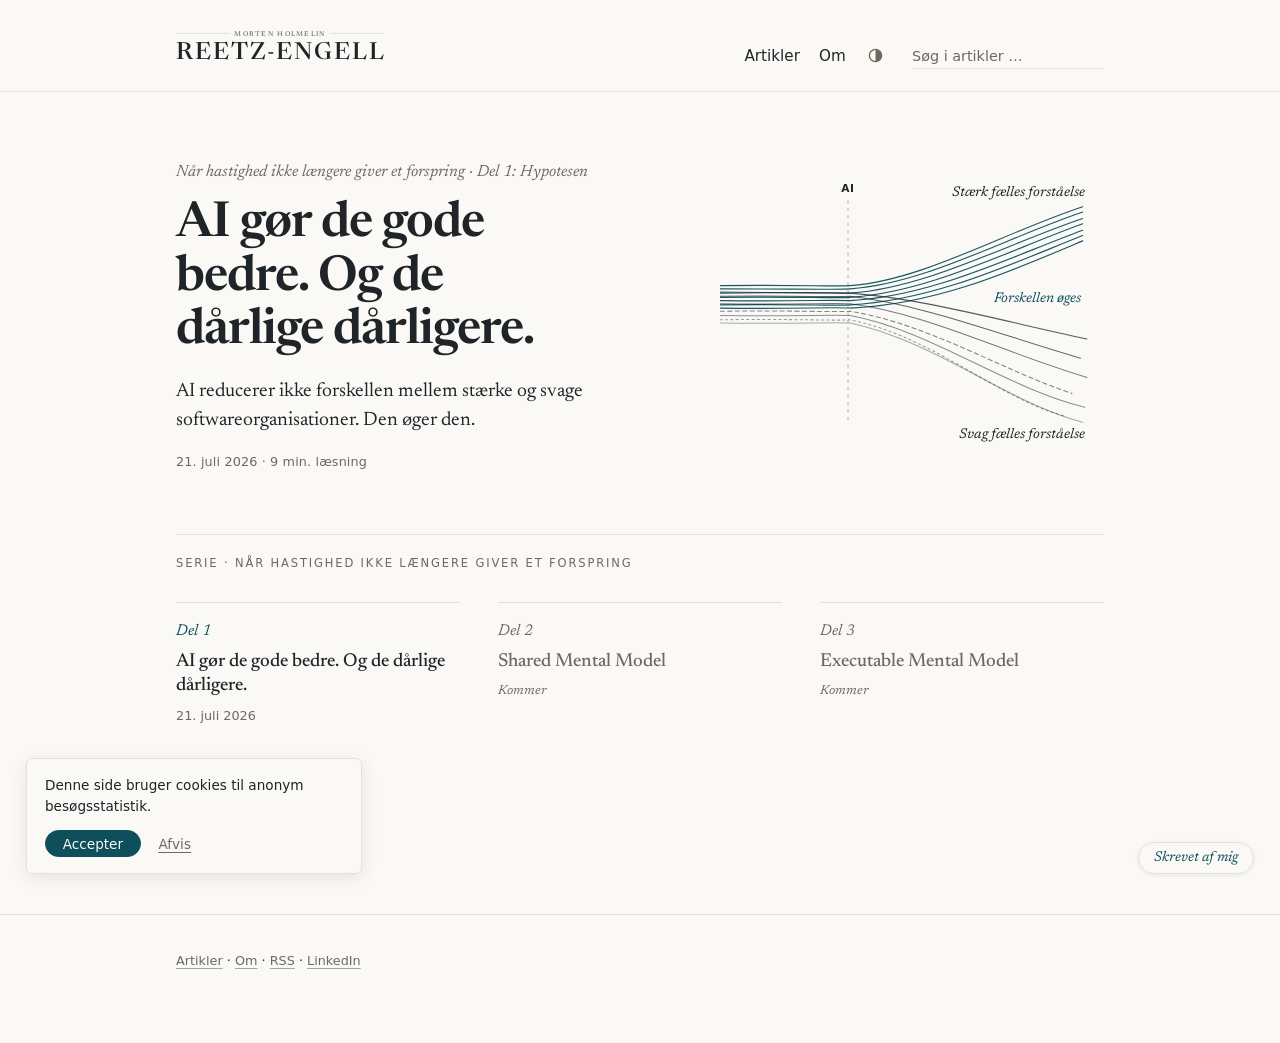
==== commit 9a65121b: "Artikel: ny indledning fra kladden + laesetid 9 min Nyt aabningsafsnit om AI's demokratisering af ek" ====
--- a/index.html
+++ b/index.html
@@ -76,7 +76,7 @@
       <p class="seriemaerke">Når hastighed ikke længere giver et forspring · Del 1: Hypotesen</p>
       <h1 class="fremhaevet-titel"><a href="artikler/ai-goer-de-gode-bedre.html">AI gør de gode bedre. Og de dårlige dårligere.</a></h1>
       <p class="fremhaevet-resume">AI reducerer ikke forskellen mellem stærke og svage softwareorganisationer. Den øger den.</p>
-      <p class="meta"><time datetime="2026-07-21">21. juli 2026</time> · 8 min. læsning</p>
+      <p class="meta"><time datetime="2026-07-21">21. juli 2026</time> · 9 min. læsning</p>
     </div>
     <div class="fremhaevet-figur">
       <!-- Artiklens signaturfigur i lille format (håndkodet SVG).
--- a/assets/css/style.css
+++ b/assets/css/style.css
@@ -840,6 +840,20 @@
 
 .proev-selv p:last-child {
   margin-bottom: 0;
+}
+
+/* Kildeliste sidst i artiklen: mindre og dæmpet, og lange URL'er må bryde */
+.artikel-krop .kilder {
+  font-size: 0.88rem;
+  color: var(--daemp);
+}
+
+.artikel-krop .kilder li {
+  margin-bottom: 0.8em;
+}
+
+.artikel-krop .kilder a {
+  overflow-wrap: anywhere;
 }
 
 /* Serie-navigation og relaterede artikler i bunden af artiklen */
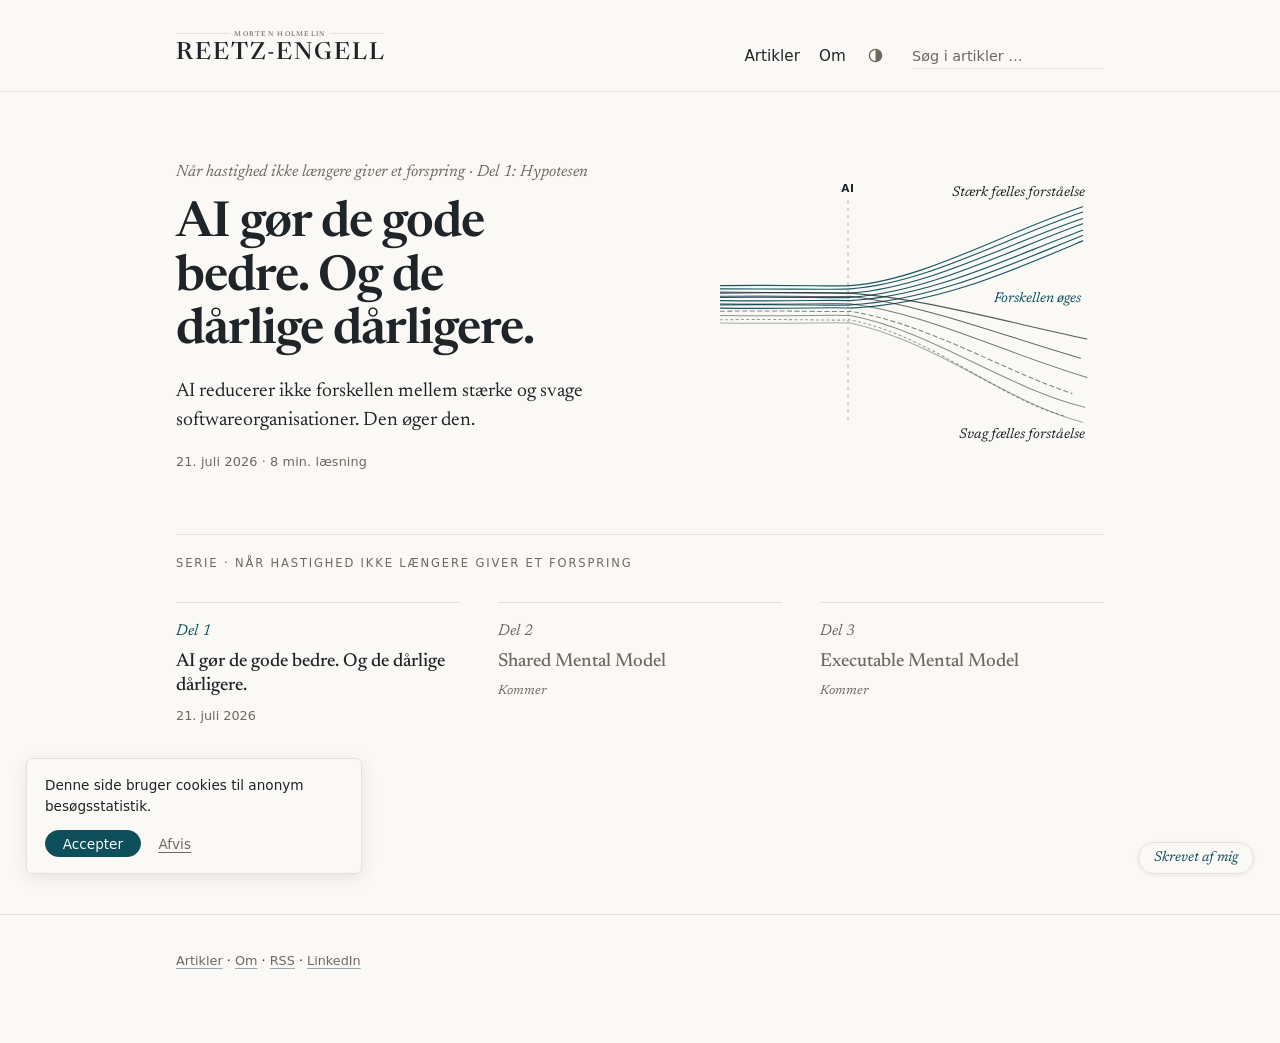
==== commit 9f46d69e: "Artikel: indledningen kondenseret jf. kladden + laesetid 8 min Fire nye aabningsafsnit: agenter/vibe" ====
--- a/index.html
+++ b/index.html
@@ -76,7 +76,7 @@
       <p class="seriemaerke">Når hastighed ikke længere giver et forspring · Del 1: Hypotesen</p>
       <h1 class="fremhaevet-titel"><a href="artikler/ai-goer-de-gode-bedre.html">AI gør de gode bedre. Og de dårlige dårligere.</a></h1>
       <p class="fremhaevet-resume">AI reducerer ikke forskellen mellem stærke og svage softwareorganisationer. Den øger den.</p>
-      <p class="meta"><time datetime="2026-07-21">21. juli 2026</time> · 9 min. læsning</p>
+      <p class="meta"><time datetime="2026-07-21">21. juli 2026</time> · 8 min. læsning</p>
     </div>
     <div class="fremhaevet-figur">
       <!-- Artiklens signaturfigur i lille format (håndkodet SVG).
